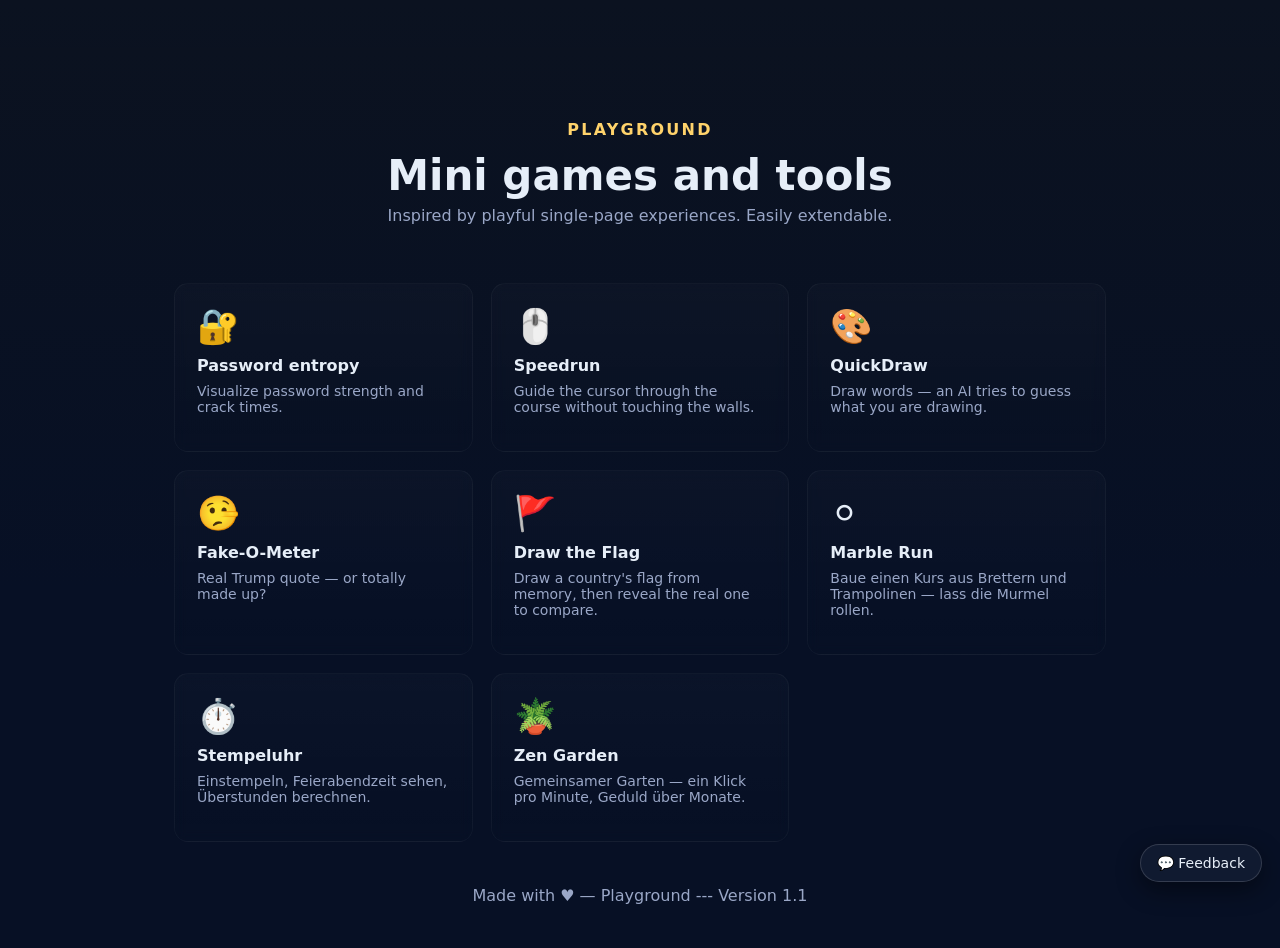
==== index.html @ 899e89c6 "Remove server picker from zen garden, 24 symmetric plots, anonymous feedback widget, v1.1 - Zen gard" ====
<!doctype html>
<html lang="en">
<head>
  <meta charset="utf-8">
  <meta name="viewport" content="width=device-width,initial-scale=1">
  <title>Playground — Mini Games</title>
  <link rel="stylesheet" href="css/style.css?v=2">
</head>
<body>
  <main class="site">
    <header class="hero">
      <div class="brand">Playground</div>
      <h1 class="title">Mini games and tools</h1>
      <p class="subtitle">Inspired by playful single-page experiences. Easily extendable.</p>
    </header>

    <section class="grid" aria-label="Apps">
      <a class="card" href="apps/passwort-entropie/">
        <div class="emoji">🔐</div>
        <div class="name">Password entropy</div>
        <p class="desc">Visualize password strength and crack times.</p>
      </a>

      <a class="card" href="apps/speedrun/">
        <div class="emoji">🖱️</div>
        <div class="name">Speedrun</div>
        <p class="desc">Guide the cursor through the course without touching the walls.</p>
      </a>

      <a class="card" href="apps/quickdraw-guesser/">
        <div class="emoji">🎨</div>
        <div class="name">QuickDraw</div>
        <p class="desc">Draw words — an AI tries to guess what you are drawing.</p>
      </a>

      <a class="card" href="apps/fake-o-meter/">
        <div class="emoji">🤥</div>
        <div class="name">Fake-O-Meter</div>
        <p class="desc">Real Trump quote — or totally made up?</p>
      </a>

      <a class="card" href="apps/draw-the-flag/">
        <div class="emoji">🚩</div>
        <div class="name">Draw the Flag</div>
        <p class="desc">Draw a country's flag from memory, then reveal the real one to compare.</p>
      </a>

      <a class="card" href="apps/marble-run/">
        <div class="emoji">⚪</div>
        <div class="name">Marble Run</div>
        <p class="desc">Baue einen Kurs aus Brettern und Trampolinen — lass die Murmel rollen.</p>
      </a>

      <a class="card" href="apps/stempeluhr/">
        <div class="emoji">⏱️</div>
        <div class="name">Stempeluhr</div>
        <p class="desc">Einstempeln, Feierabendzeit sehen, Überstunden berechnen.</p>
      </a>

      <a class="card" href="apps/zen-garden/">
        <div class="emoji">🪴</div>
        <div class="name">Zen Garden</div>
        <p class="desc">Gemeinsamer Garten — ein Klick pro Minute, Geduld über Monate.</p>
      </a>
    </section>

    <footer class="foot">Made with ♥ — Playground --- Version 1.1</footer>
  </main>

  <button class="fb-fab" id="fbOpen" aria-label="Feedback geben">💬 Feedback</button>
  <div class="fb-panel hidden" id="fbPanel" role="dialog" aria-label="Feedback">
    <h3>Feedback</h3>
    <p class="fb-hint">Anonym — es werden weder Name noch IP-Adresse gespeichert.</p>
    <textarea id="fbText" maxlength="2000" rows="4" placeholder="Was gefällt dir, was fehlt, was ist kaputt?"></textarea>
    <div class="fb-actions">
      <button class="fb-btn" id="fbCancel">Abbrechen</button>
      <button class="fb-btn fb-send" id="fbSend">Senden</button>
    </div>
    <p class="fb-status" id="fbStatus"></p>
  </div>

  <script src="js/main.js?v=2"></script>
</body>
</html>
---- css/style.css ----
:root{
  --bg:#0b1220;
  --card:#0f1724;
  --muted:#9aa7c7;
  --accent:#ffd36b;
  --glass: rgba(255,255,255,0.04);
  --radius:14px;
  --gap:18px;
}
*{box-sizing:border-box}
html,body{height:100%;margin:0;font-family:Inter,system-ui,Arial,sans-serif;background:linear-gradient(180deg,var(--bg) 0%, #071025 60%);color:#e6eef8}
.site{max-width:980px;margin:48px auto;padding:24px}
.hero{ text-align:center;padding:48px 12px 24px}
.brand{font-weight:700;color:var(--accent);letter-spacing:.14em;text-transform:uppercase}
.title{font-size:clamp(28px,7vw,42px);margin:12px 0 6px}
.subtitle{color:var(--muted);max-width:720px;margin:0 auto}
.grid{display:grid;grid-template-columns:repeat(auto-fit,minmax(220px,1fr));gap:var(--gap);margin-top:34px}
.card{background:linear-gradient(180deg, rgba(255,255,255,0.02), transparent);border-radius:var(--radius);padding:22px;display:block;text-decoration:none;color:inherit;border:1px solid var(--glass);backdrop-filter:blur(6px);transition:transform .14s ease,box-shadow .14s ease}
.card:hover{transform:translateY(-6px);box-shadow:0 10px 30px rgba(0,0,0,0.6)}
.emoji{font-size:34px}
.name{font-weight:700;margin-top:10px}
.desc{color:var(--muted);font-size:14px;margin-top:8px}
.foot{text-align:center;color:var(--muted);margin:44px 0 12px}

/* feedback widget */
.fb-fab{position:fixed;right:18px;bottom:18px;z-index:40;border:1px solid rgba(255,255,255,.15);background:#101a30;color:#e6eef8;border-radius:999px;padding:10px 16px;font-size:14px;font-family:inherit;cursor:pointer;box-shadow:0 8px 24px rgba(0,0,0,.45)}
.fb-fab:hover{border-color:rgba(255,211,107,.6)}
.fb-panel{position:fixed;right:18px;bottom:70px;z-index:41;width:min(320px,calc(100vw - 36px));background:#101a30;border:1px solid rgba(255,255,255,.14);border-radius:16px;padding:18px;box-shadow:0 16px 40px rgba(0,0,0,.55)}
.fb-panel.hidden{display:none}
.fb-panel h3{margin:0 0 6px;font-size:16px}
.fb-hint{color:var(--muted);font-size:12px;margin:0 0 10px}
.fb-panel textarea{width:100%;box-sizing:border-box;resize:vertical;padding:10px 12px;border-radius:10px;border:1px solid rgba(255,255,255,.12);background:rgba(255,255,255,.04);color:#fff;font-family:inherit;font-size:14px;outline:none}
.fb-panel textarea:focus{border-color:rgba(255,211,107,.7)}
.fb-actions{display:flex;justify-content:flex-end;gap:8px;margin-top:10px}
.fb-btn{border:1px solid rgba(255,255,255,.12);background:rgba(255,255,255,.06);color:#fff;border-radius:10px;padding:8px 14px;font-size:13px;font-family:inherit;cursor:pointer}
.fb-btn:hover{background:rgba(255,255,255,.12)}
.fb-send{border-color:rgba(255,211,107,.4);color:var(--accent)}
.fb-status{color:var(--muted);font-size:12px;margin:8px 0 0;min-height:14px}

/* responsive */
@media (max-width:640px){
  .site{margin:16px auto;padding:16px}
  .hero{padding:24px 4px 12px}
  .grid{grid-template-columns:repeat(auto-fit,minmax(160px,1fr));gap:14px;margin-top:24px}
  .card{padding:18px}
  .foot{margin:32px 0 12px}
}
@media (max-width:380px){
  .grid{grid-template-columns:1fr}
}
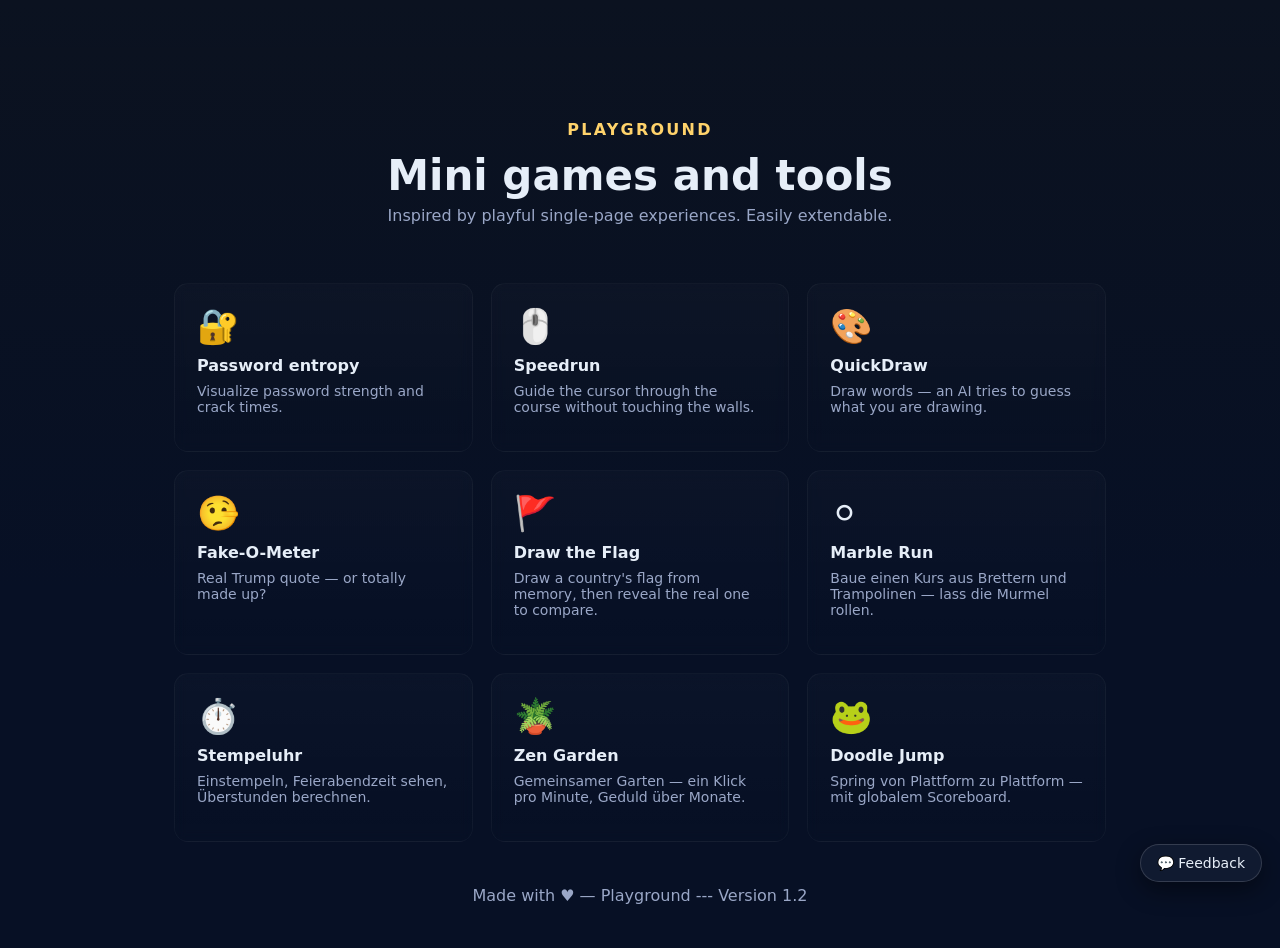
==== commit ea9664f8: "Add Doodle Jump with global scoreboard, separate dev backend support, v1.2 - New game apps/doodle-ju" ====
--- a/index.html
+++ b/index.html
@@ -4,6 +4,7 @@
   <meta charset="utf-8">
   <meta name="viewport" content="width=device-width,initial-scale=1">
   <title>Playground — Mini Games</title>
+  <link rel="icon" href="data:image/svg+xml,<svg xmlns='http://www.w3.org/2000/svg' viewBox='0 0 100 100'><text y='.9em' font-size='90'>🕹️</text></svg>">
   <link rel="stylesheet" href="css/style.css?v=2">
 </head>
 <body>
@@ -62,9 +63,15 @@
         <div class="name">Zen Garden</div>
         <p class="desc">Gemeinsamer Garten — ein Klick pro Minute, Geduld über Monate.</p>
       </a>
+
+      <a class="card" href="apps/doodle-jump/">
+        <div class="emoji">🐸</div>
+        <div class="name">Doodle Jump</div>
+        <p class="desc">Spring von Plattform zu Plattform — mit globalem Scoreboard.</p>
+      </a>
     </section>
 
-    <footer class="foot">Made with ♥ — Playground --- Version 1.1</footer>
+    <footer class="foot">Made with ♥ — Playground --- Version 1.2</footer>
   </main>
 
   <button class="fb-fab" id="fbOpen" aria-label="Feedback geben">💬 Feedback</button>
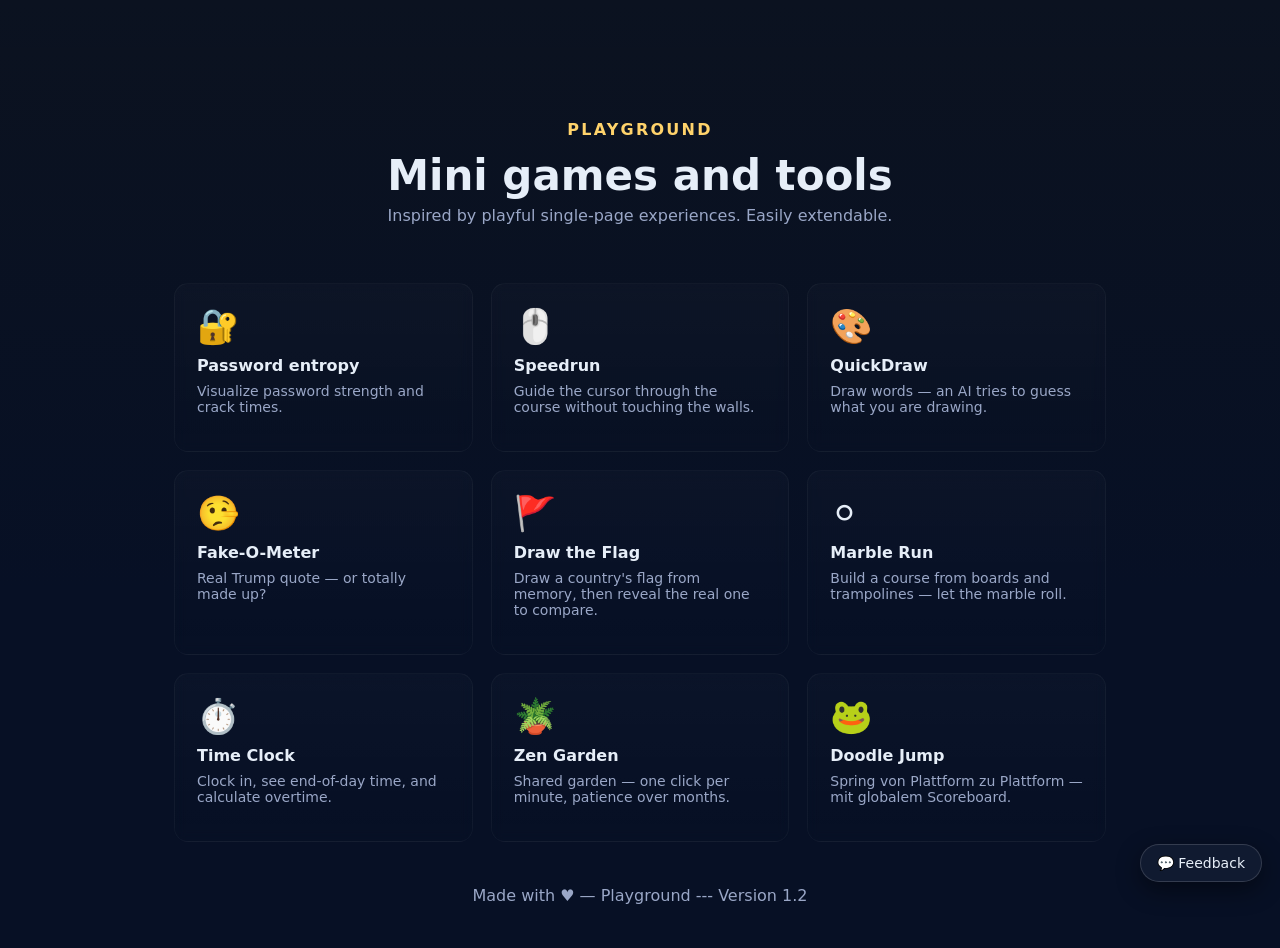
==== commit b61b35ea: "Translate remaining German UI text and documentation to English" ====
--- a/index.html
+++ b/index.html
@@ -49,19 +49,19 @@
       <a class="card" href="apps/marble-run/">
         <div class="emoji">⚪</div>
         <div class="name">Marble Run</div>
-        <p class="desc">Baue einen Kurs aus Brettern und Trampolinen — lass die Murmel rollen.</p>
+        <p class="desc">Build a course from boards and trampolines — let the marble roll.</p>
       </a>
 
       <a class="card" href="apps/stempeluhr/">
         <div class="emoji">⏱️</div>
-        <div class="name">Stempeluhr</div>
-        <p class="desc">Einstempeln, Feierabendzeit sehen, Überstunden berechnen.</p>
+        <div class="name">Time Clock</div>
+        <p class="desc">Clock in, see end-of-day time, and calculate overtime.</p>
       </a>
 
       <a class="card" href="apps/zen-garden/">
         <div class="emoji">🪴</div>
         <div class="name">Zen Garden</div>
-        <p class="desc">Gemeinsamer Garten — ein Klick pro Minute, Geduld über Monate.</p>
+        <p class="desc">Shared garden — one click per minute, patience over months.</p>
       </a>
 
       <a class="card" href="apps/doodle-jump/">
@@ -74,14 +74,14 @@
     <footer class="foot">Made with ♥ — Playground --- Version 1.2</footer>
   </main>
 
-  <button class="fb-fab" id="fbOpen" aria-label="Feedback geben">💬 Feedback</button>
+  <button class="fb-fab" id="fbOpen" aria-label="Give feedback">💬 Feedback</button>
   <div class="fb-panel hidden" id="fbPanel" role="dialog" aria-label="Feedback">
     <h3>Feedback</h3>
-    <p class="fb-hint">Anonym — es werden weder Name noch IP-Adresse gespeichert.</p>
-    <textarea id="fbText" maxlength="2000" rows="4" placeholder="Was gefällt dir, was fehlt, was ist kaputt?"></textarea>
+    <p class="fb-hint">Anonymous — no name or IP address is stored.</p>
+    <textarea id="fbText" maxlength="2000" rows="4" placeholder="What do you like, what is missing, what is broken?"></textarea>
     <div class="fb-actions">
-      <button class="fb-btn" id="fbCancel">Abbrechen</button>
-      <button class="fb-btn fb-send" id="fbSend">Senden</button>
+      <button class="fb-btn" id="fbCancel">Cancel</button>
+      <button class="fb-btn fb-send" id="fbSend">Send</button>
     </div>
     <p class="fb-status" id="fbStatus"></p>
   </div>
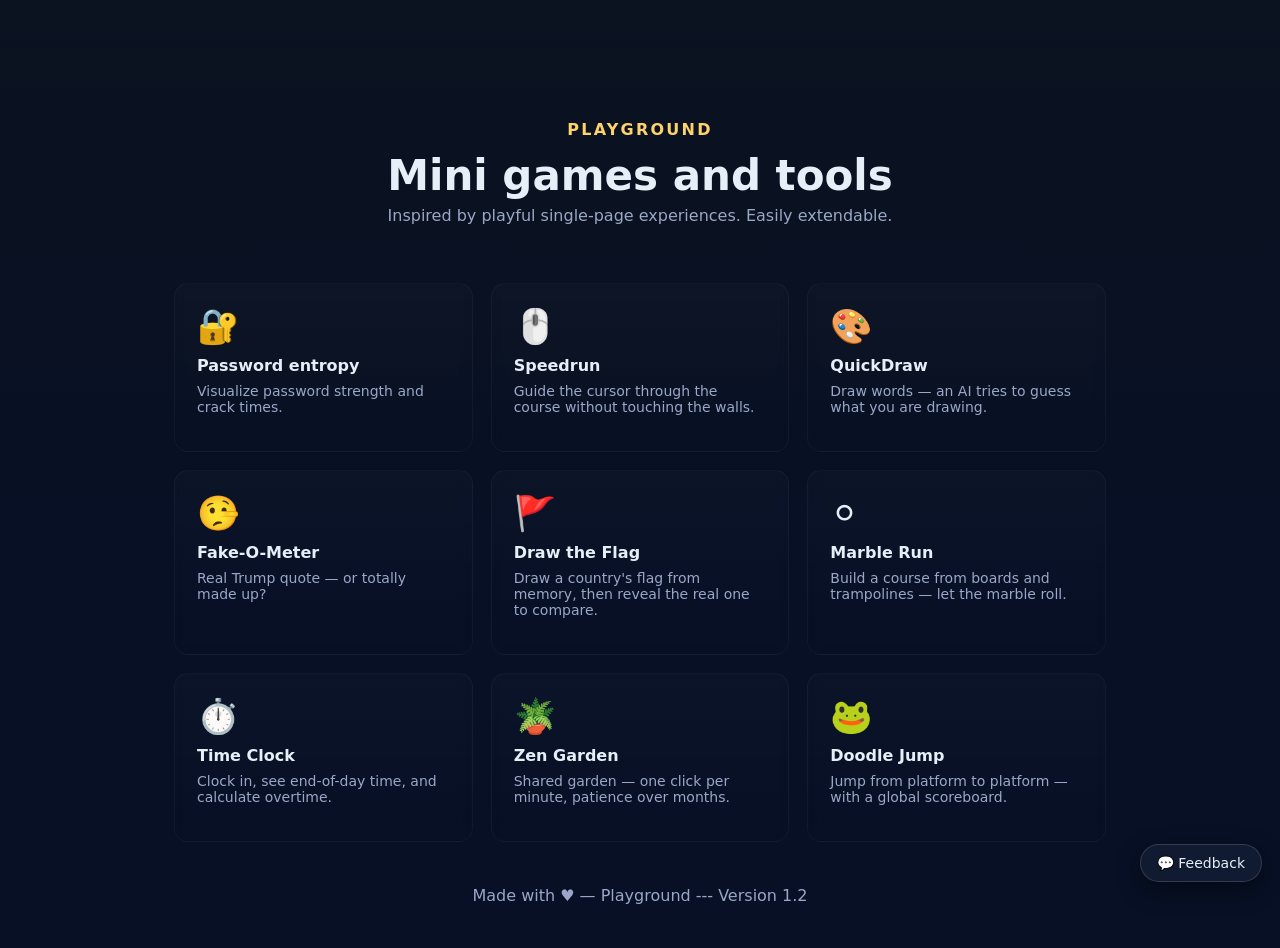
==== commit 1282f921: "Translate remaining German text to English Covers the last leftover German strings: a card descripti" ====
--- a/index.html
+++ b/index.html
@@ -67,7 +67,7 @@
       <a class="card" href="apps/doodle-jump/">
         <div class="emoji">🐸</div>
         <div class="name">Doodle Jump</div>
-        <p class="desc">Spring von Plattform zu Plattform — mit globalem Scoreboard.</p>
+        <p class="desc">Jump from platform to platform — with a global scoreboard.</p>
       </a>
     </section>
 
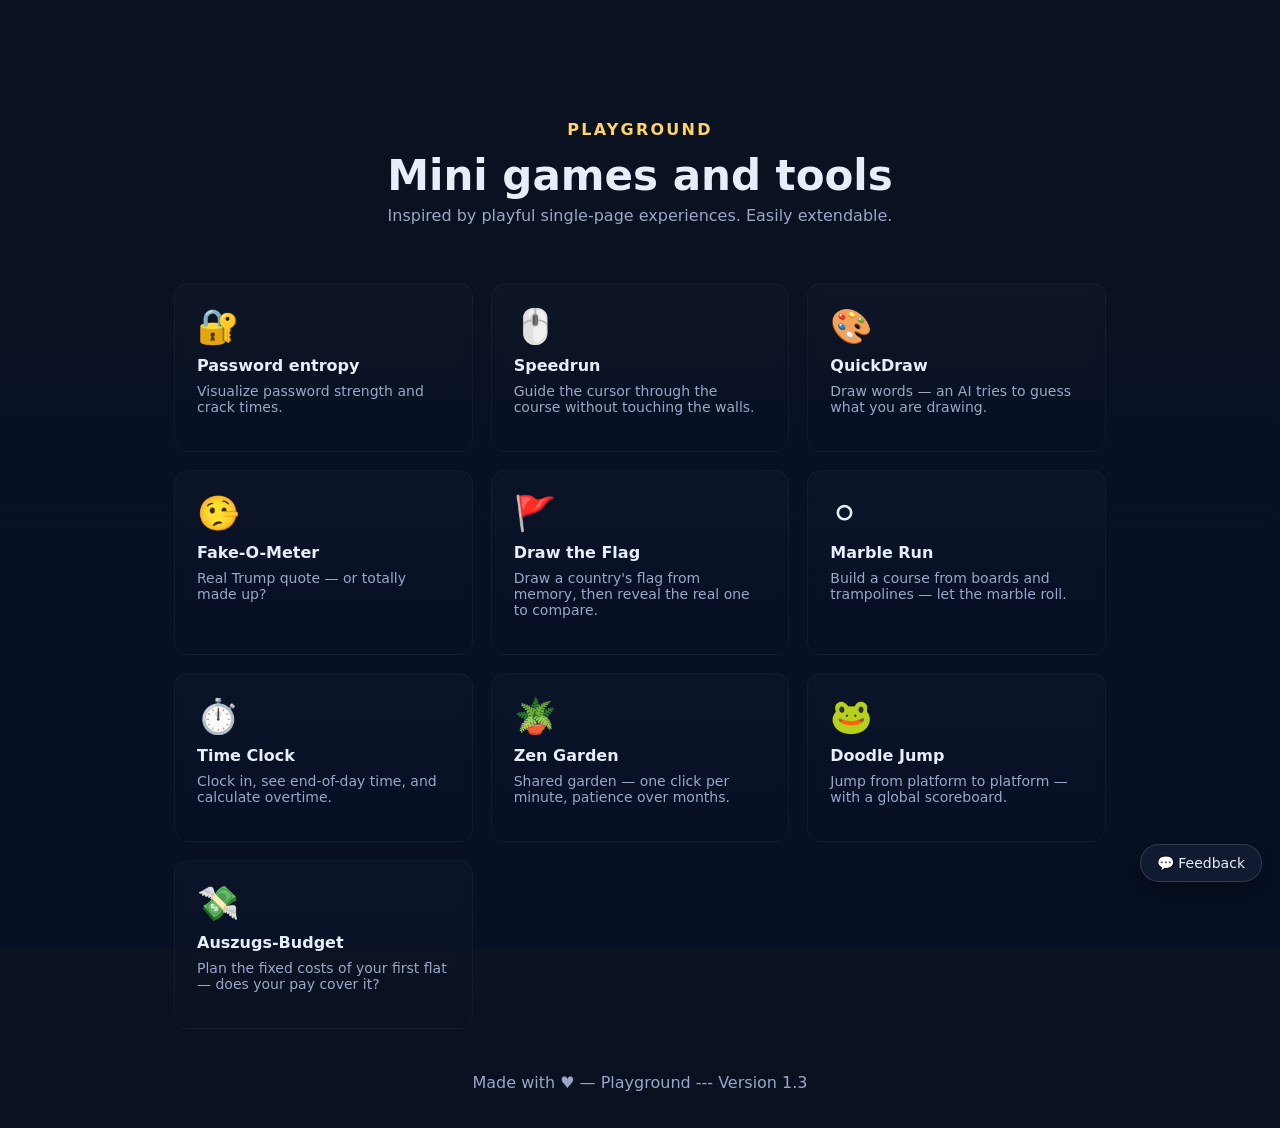
==== commit baf640bc: "Add Auszugs-Budget: fixed-costs planner with income check, v1.3 Split into separate HTML/CSS/JS foll" ====
--- a/index.html
+++ b/index.html
@@ -69,9 +69,15 @@
         <div class="name">Doodle Jump</div>
         <p class="desc">Jump from platform to platform — with a global scoreboard.</p>
       </a>
+
+      <a class="card" href="apps/auszugs-budget/">
+        <div class="emoji">💸</div>
+        <div class="name">Auszugs-Budget</div>
+        <p class="desc">Plan the fixed costs of your first flat — does your pay cover it?</p>
+      </a>
     </section>
 
-    <footer class="foot">Made with ♥ — Playground --- Version 1.2</footer>
+    <footer class="foot">Made with ♥ — Playground --- Version 1.3</footer>
   </main>
 
   <button class="fb-fab" id="fbOpen" aria-label="Give feedback">💬 Feedback</button>
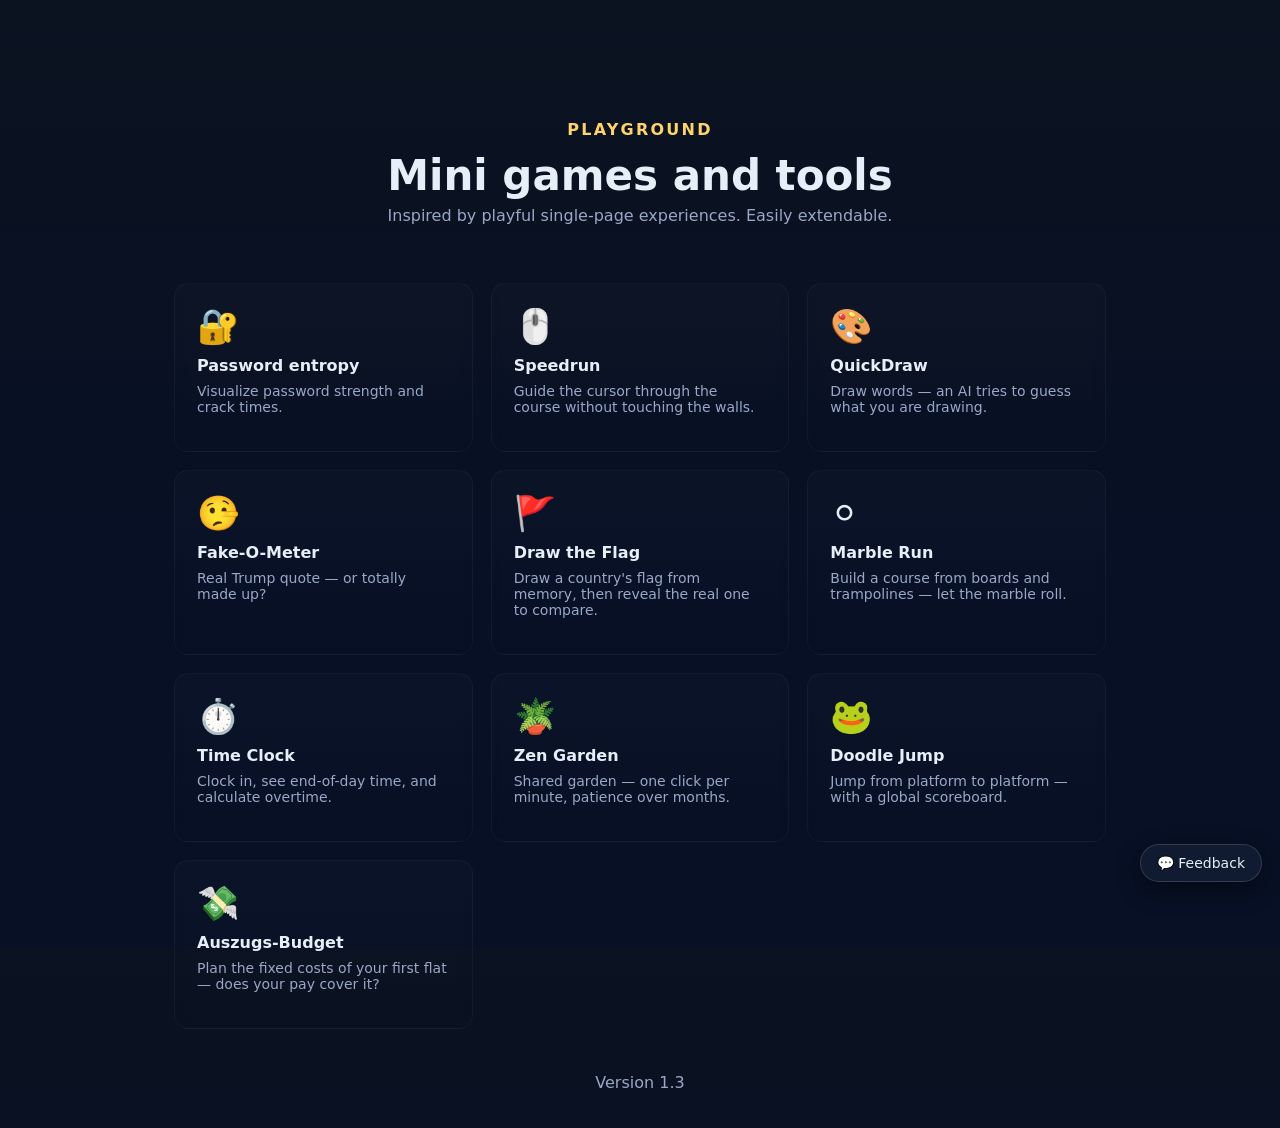
==== commit cc4a356e: "Homepage footer: version only Co-Authored-By: Claude Fable 5 <noreply@anthropic.com>" ====
--- a/index.html
+++ b/index.html
@@ -77,7 +77,7 @@
       </a>
     </section>
 
-    <footer class="foot">Made with ♥ — Playground --- Version 1.3</footer>
+    <footer class="foot">Version 1.3</footer>
   </main>
 
   <button class="fb-fab" id="fbOpen" aria-label="Give feedback">💬 Feedback</button>
